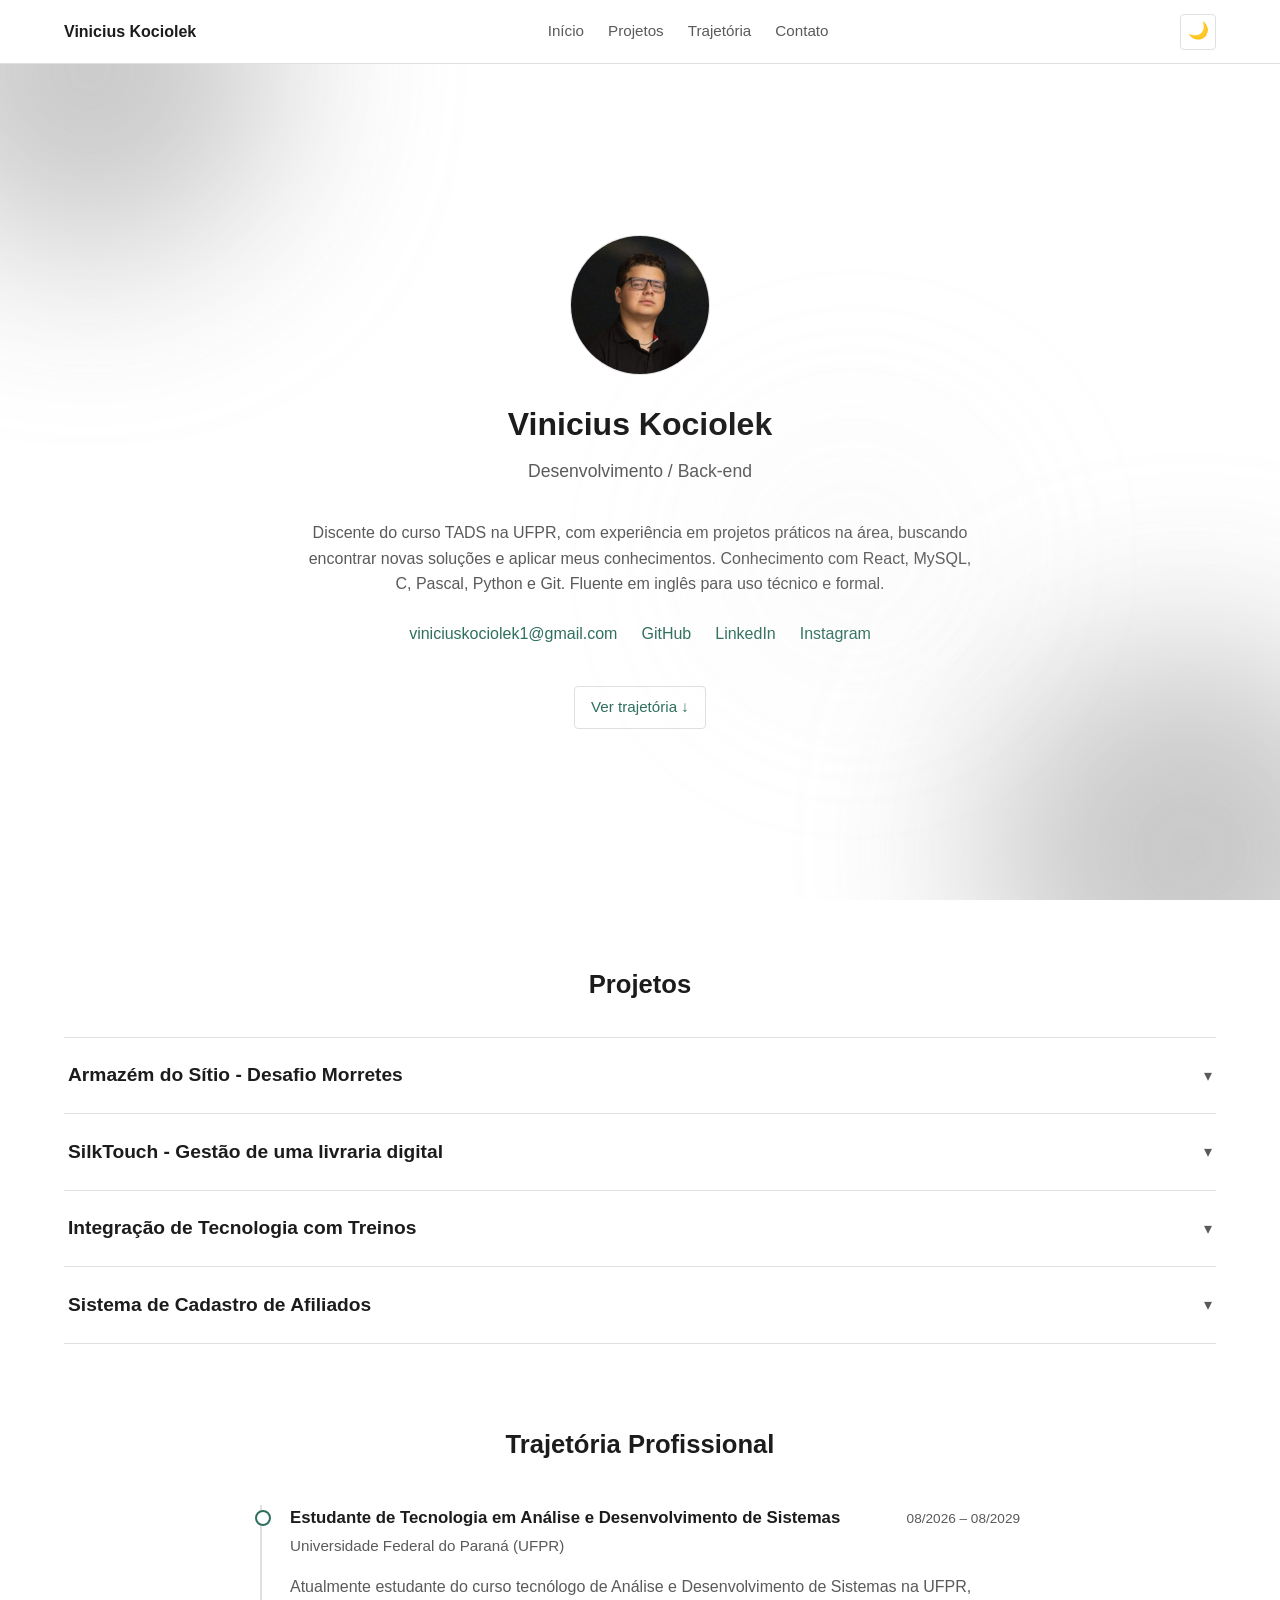
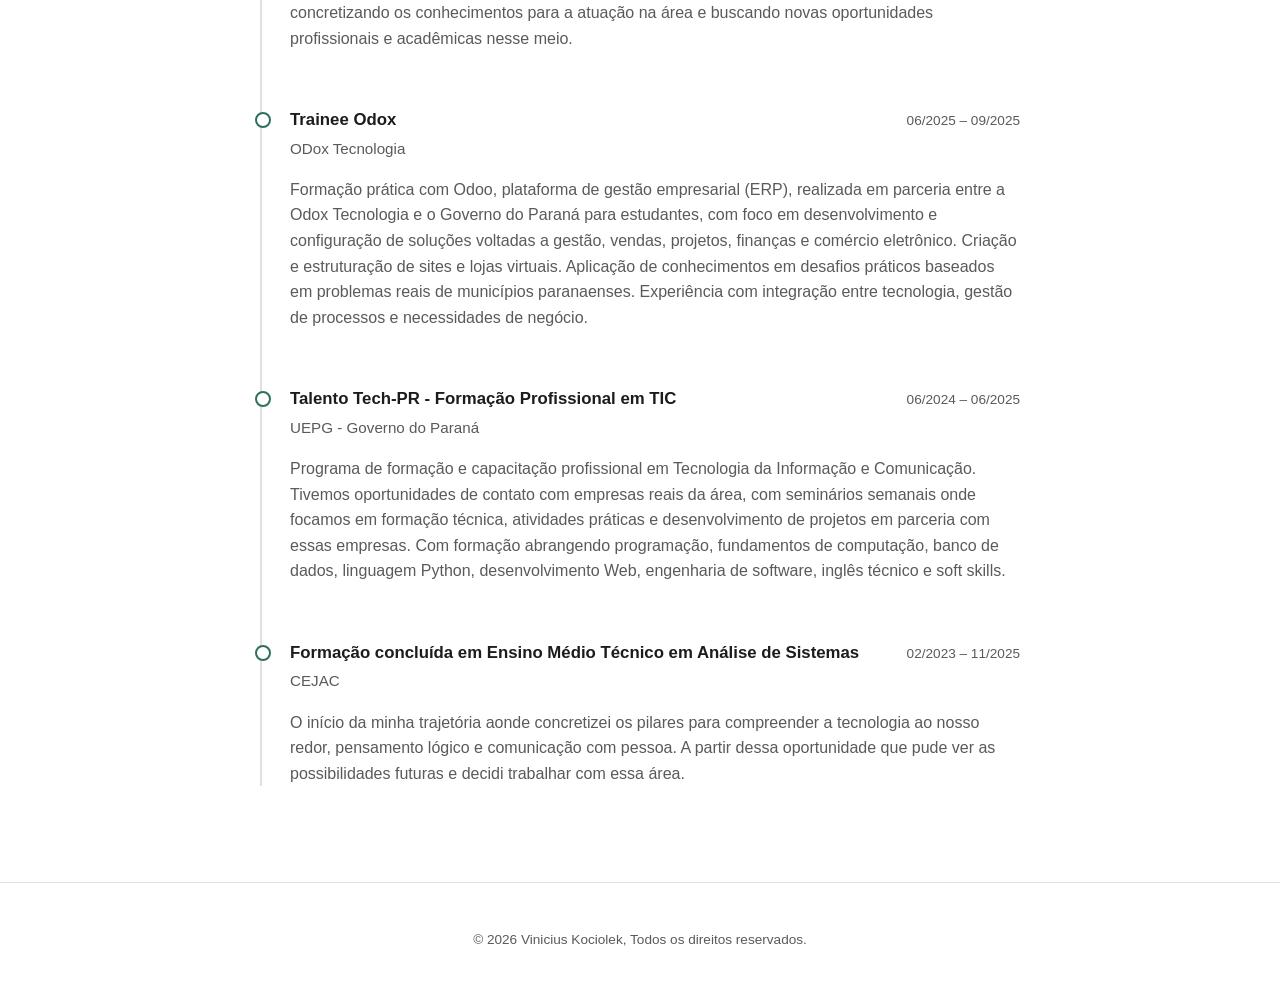
==== index.html @ 2ccb5f3e "Add files via upload" ====
<!DOCTYPE html>
<html lang="pt-BR">
<head>
  <meta charset="UTF-8" />
  <meta name="viewport" content="width=device-width, initial-scale=1.0" />
  <title>Vinicius Kociolek — Portfólio</title>
  <meta name="description" content="Portfólio de projetos de Vinicius Kociolek" />
  <link rel="stylesheet" href="css/style.css" />
</head>
<body>
  <header class="site-header">
    <div class="site-header-inner">
      <a href="#inicio" class="site-logo">Vinicius Kociolek</a>
      <nav class="site-nav">
        <a href="#inicio">Início</a>
        <a href="#projetos">Projetos</a>
        <a href="#trajetoria">Trajetória</a>
        <a href="#contato">Contato</a>
      </nav>
      <button
        id="theme-toggle"
        class="theme-toggle"
        type="button"
        aria-label="Alternar modo escuro"
      >🌙</button>
    </div>
  </header>

  <section class="hero" id="inicio">
    <div class="hero-blur-bg" aria-hidden="true">
      <span class="blur-shape blur-shape-1"></span>
      <span class="blur-shape blur-shape-2"></span>
      <span class="blur-shape blur-shape-3"></span>
    </div>
    <div class="hero-content">

      <img
        src="images/viniciusskociolekpfp.jpg"
        alt="Foto de perfil"
        class="hero-photo"
        onerror="this.style.display='none'; this.nextElementSibling.style.display='flex';"
      />
      <div class="hero-photo-fallback" style="display:none;">S</div>

      <h1 class="hero-name">Vinicius Kociolek</h1> 
      <p class="hero-role">Desenvolvimento / Back-end </p> 

      <p class="hero-bio">
        Discente do curso TADS na UFPR, com experiência em projetos práticos na área,
        buscando encontrar novas soluções e aplicar meus conhecimentos.
        Conhecimento com React, MySQL, C, Pascal, Python e Git. Fluente em inglês para uso técnico e formal.
      </p> 
      <div class="hero-contact" id="contato">
        <a href="mailto:viniciuskociolek1@gmail.com">viniciuskociolek1@gmail.com</a>
        <a href="https://github.com/whironn" target="_blank" rel="noopener">GitHub</a>
        <a href="https://www.linkedin.com/in/vinicius-kociolek/" target="_blank" rel="noopener">LinkedIn</a>
        <a href="https://www.instagram.com/vinicius_ofk.dev" target="_blank" rel="noopener">Instagram</a>
      </div>

      <a href="#trajetoria" class="hero-scroll">Ver trajetória ↓</a>
    </div>
  </section>

  <main class="projects" id="projetos">
    <h2 class="projects-title">Projetos</h2>
    <div class="projects-list" id="projects-grid">
      <!-- As gavetas de projeto são geradas aqui -->
    </div>
  </main>

  <section class="experience" id="trajetoria">
    <h2 class="experience-title">Trajetória Profissional</h2>
    <div class="experience-timeline" id="experience-timeline">
      <!-- Os cards de experiência são gerados aqui -->
    </div>
  </section>

  <footer class="footer">
    <p>&copy; <span id="ano-atual"></span> Vinicius Kociolek, Todos os direitos reservados.</p>
  </footer>

  <script src="js/script.js"></script>
</body>
</html>
---- css/style.css ----
:root {
  --cor-fundo: #ffffff;
  --cor-fundo-alt: #f5f5f4;
  --cor-texto: #1c1c1c;
  --cor-texto-suave: #5a5a5a;
  --cor-borda: #e0e0e0;
  --cor-destaque: #2f6f5e;      /* usada em links e botões */
  --cor-destaque-hover: #234f43;
  --cor-blur-1: #9b9b9b;
  --cor-blur-2: #9b9b9b;
  --cor-blur-3: #d9d9d92b;

  --fonte-principal: -apple-system, BlinkMacSystemFont, "Segoe UI", Roboto, Arial, sans-serif;

  --largura-maxima: 1200px;
  --altura-cabecalho: 64px;
  --altura-maxima-carrossel: 460px;
}


[data-theme="dark"] {
  --cor-fundo: #121212;
  --cor-fundo-alt: #1e1e1e;
  --cor-texto: #f0f0f0;
  --cor-texto-suave: #b3b3b3;
  --cor-borda: #333333;
  --cor-destaque: #5fb8a0;
  --cor-destaque-hover: #7fcab5;
}

/* ==========================================================
   BASE
========================================================== */
* {
  box-sizing: border-box;
}

body {
  margin: 0;
  font-family: var(--fonte-principal);
  color: var(--cor-texto);
  background-color: var(--cor-fundo);
  line-height: 1.6;
  transition: background-color 0.2s ease, color 0.2s ease;
}

a {
  color: var(--cor-destaque);
  text-decoration: none;
}

a:hover,
a:focus {
  color: var(--cor-destaque-hover);
  text-decoration: underline;
}

a:focus-visible,
button:focus-visible {
  outline: 2px solid var(--cor-destaque);
  outline-offset: 2px;
}

h1, h2 {
  margin: 0;
}

/* ==========================================================
   CABEÇALHO
========================================================== */
.site-header {
  position: sticky;
  top: 0;
  z-index: 10;
  height: var(--altura-cabecalho);
  background-color: var(--cor-fundo);
  border-bottom: 1px solid var(--cor-borda);
}

.site-header-inner {
  max-width: var(--largura-maxima);
  height: 100%;
  margin: 0 auto;
  padding: 0 1.5rem;
  display: flex;
  align-items: center;
  justify-content: space-between;
  gap: 1rem;
}

.site-logo {
  font-weight: 600;
  color: var(--cor-texto);
}

.site-logo:hover {
  color: var(--cor-texto);
  text-decoration: none;
}

.site-nav {
  display: flex;
  gap: 1.5rem;
  font-size: 0.95rem;
}

.site-nav a {
  color: var(--cor-texto-suave);
}

.site-nav a:hover {
  color: var(--cor-destaque);
}

.theme-toggle {
  flex-shrink: 0;
  width: 36px;
  height: 36px;
  display: flex;
  align-items: center;
  justify-content: center;
  background: none;
  border: 1px solid var(--cor-borda);
  border-radius: 4px;
  font-size: 1.05rem;
  line-height: 1;
  cursor: pointer;
  color: var(--cor-texto);
}

.theme-toggle:hover {
  border-color: var(--cor-destaque);
}

/* ==========================================================
   SEÇÃO 1: HERO / APRESENTAÇÃO
========================================================== */
.hero {
  min-height: calc(100vh - var(--altura-cabecalho));
  display: flex;
  align-items: center;
  justify-content: center;
  padding: 2rem 1.5rem;
  text-align: center;
}

.hero-blur-bg {
  position: absolute;
  inset: 0;
  overflow: hidden;
  z-index: 0;
  pointer-events: none;
}

.blur-shape {
  position: absolute;
  border-radius: 50%;
  filter: blur(90px);
  opacity: 0.55;
}

.blur-shape-1 {
  width: 380px; height: 380px;
  top: -120px; left: -100px;
  background-color: var(--cor-blur-1);
  animation: flutuar-blur-1 13s ease-in-out infinite;
}

.blur-shape-2 {
  width: 420px; height: 420px;
  bottom: -160px; right: -120px;
  background-color: var(--cor-blur-2);
  animation: flutuar-blur-2 16s ease-in-out infinite;
}

.blur-shape-3 {
  width: 300px; height: 300px;
  top: 45%; left: 55%;
  background-color: var(--cor-blur-3);
  animation: flutuar-blur-3 11s ease-in-out infinite;
}

/* Em telas pequenas as manchas ficam proporcionalmente muito grandes
   perto do conteúdo e atrapalham a leitura — aqui elas ficam menores,
   mais discretas e concentradas nos cantos, longe do texto central. */
@media (max-width: 720px) {
  .blur-shape {
    opacity: 0.35;
    filter: blur(60px);
  }

  .blur-shape-1 {
    width: 200px;
    height: 200px;
    top: -60px;
    left: -70px;
  }

  .blur-shape-2 {
    width: 200px;
    height: 200px;
    bottom: -70px;
    right: -70px;
  }

  .blur-shape-3 {
    display: none;
  }
}

@keyframes flutuar-blur-1 { 0%,100%{transform:translate(0,0)} 50%{transform:translate(40px,30px)} }
@keyframes flutuar-blur-2 { 0%,100%{transform:translate(0,0)} 50%{transform:translate(-30px,-40px)} }
@keyframes flutuar-blur-3 { 0%,100%{transform:translate(0,0)} 50%{transform:translate(-25px,25px)} }

.hero-content {
  max-width: 680px;
  display: flex;
  flex-direction: column;
  align-items: center;
}

.hero-photo,
.hero-photo-fallback {
  width: 140px;
  height: 140px;
  border-radius: 50%;
  object-fit: cover;
  margin-bottom: 1.5rem;
  border: 1px solid var(--cor-borda);
}

.hero-photo-fallback {
  display: none;
  align-items: center;
  justify-content: center;
  background-color: var(--cor-fundo-alt);
  color: var(--cor-texto-suave);
  font-size: 3rem;
}

.hero-name {
  font-size: 2rem;
  font-weight: 600;
}

.hero-role {
  margin: 0.4rem 0 1.2rem;
  color: var(--cor-texto-suave);
  font-size: 1.1rem;
}

.hero-bio {
  color: var(--cor-texto-suave);
  margin-bottom: 1.5rem;
}

.hero-contact {
  display: flex;
  flex-wrap: wrap;
  justify-content: center;
  gap: 1rem 1.5rem;
  margin-bottom: 2.5rem;
}

.hero-scroll {
  font-size: 0.95rem;
  border: 1px solid var(--cor-borda);
  padding: 0.5rem 1rem;
  border-radius: 4px;
}

.hero-scroll:hover {
  border-color: var(--cor-destaque);
  text-decoration: none;
}

/* ==========================================================
   SEÇÃO 2: PROJETOS
========================================================== */
.projects {
  max-width: var(--largura-maxima);
  margin: 0 auto;
  padding: 4rem 1.5rem 1rem;
}

.projects-title {
  font-size: 1.6rem;
  margin-bottom: 2rem;
  text-align: center;
}

.projects-list {
  display: flex;
  flex-direction: column;
}

/* Cada projeto é uma "gaveta" (elemento <details> nativo do HTML):
   uma barra com o título que expande ao clicar, sem precisar de
   JavaScript extra para abrir/fechar. */
.project-drawer {
  border-top: 1px solid var(--cor-borda);
}

.project-drawer:last-child {
  border-bottom: 1px solid var(--cor-borda);
}

.project-summary {
  list-style: none;
  cursor: pointer;
  padding: 1.4rem 0.25rem;
  display: flex;
  align-items: center;
  justify-content: space-between;
  gap: 1rem;
}

.project-summary::-webkit-details-marker {
  display: none;
}

.project-summary-title {
  font-size: 1.2rem;
  font-weight: 600;
}

.project-summary-arrow {
  flex-shrink: 0;
  color: var(--cor-texto-suave);
  transition: transform 0.2s ease;
}

.project-drawer[open] .project-summary-arrow {
  transform: rotate(180deg);
}

.project-drawer-body {
  padding: 0 0.25rem 2.5rem;
  display: flex;
  flex-wrap: wrap;
  gap: 1.5rem;
}

.project-drawer-media {
  flex: 1 1 380px;
  max-width: 460px;
}

.project-image,
.project-image-fallback {
  width: 100%;
  height: 300px;
  object-fit: cover;
  border-radius: 4px;
  background-color: var(--cor-fundo-alt);
}

.project-image-fallback {
  display: none;
  align-items: center;
  justify-content: center;
  color: var(--cor-texto-suave);
  font-size: 0.95rem;
  text-align: center;
  padding: 1rem;
}

/* Carrossel de imagens dentro de cada projeto.
   O tamanho é dinâmico: cada imagem/vídeo mantém sua própria proporção
   (nada é cortado), só limitamos uma altura máxima para não ficar
   gigante quando a imagem for muito alta. */
.project-carousel {
  width: 100%;
}

.project-carousel-viewport {
  position: relative;
  width: 100%;
  max-height: var(--altura-maxima-carrossel);
  min-height: 160px;
  display: flex;
  align-items: center;
  justify-content: center;
  border-radius: 4px;
  overflow: hidden;
  background-color: var(--cor-fundo-alt);
}

.project-carousel-midia {
  display: flex;
  align-items: center;
  justify-content: center;
  width: 100%;
  max-height: var(--altura-maxima-carrossel);
}

.project-carousel-image {
  display: block;
  width: auto;
  height: auto;
  max-width: 100%;
  max-height: var(--altura-maxima-carrossel);
  object-fit: contain;
}

.project-carousel-fallback {
  display: none;
  position: absolute;
  inset: 0;
  align-items: center;
  justify-content: center;
  color: var(--cor-texto-suave);
  font-size: 0.95rem;
  text-align: center;
  padding: 1rem;
  background-color: var(--cor-fundo-alt);
}

.project-carousel-arrow {
  position: absolute;
  top: 50%;
  transform: translateY(-50%);
  width: 32px;
  height: 32px;
  border-radius: 50%;
  border: 1px solid var(--cor-borda);
  background-color: var(--cor-fundo);
  color: var(--cor-texto);
  font-size: 1.2rem;
  line-height: 1;
  cursor: pointer;
  display: flex;
  align-items: center;
  justify-content: center;
}

.project-carousel-arrow:hover {
  border-color: var(--cor-destaque);
}

.project-carousel-prev {
  left: 0.6rem;
}

.project-carousel-next {
  right: 0.6rem;
}

.project-carousel-dots {
  display: flex;
  justify-content: center;
  gap: 0.4rem;
  margin-top: 0.7rem;
}

.project-carousel-dot {
  width: 8px;
  height: 8px;
  padding: 0;
  border: none;
  border-radius: 50%;
  background-color: var(--cor-borda);
  cursor: pointer;
}

.project-carousel-dot.active {
  background-color: var(--cor-destaque);
}

.project-carousel-caption {
  margin: 0.6rem 0 0;
  font-size: 0.85rem;
  color: var(--cor-texto-suave);
  text-align: center;
}

.project-drawer-text {
  flex: 2 1 380px;
  display: flex;
  flex-direction: column;
}

.project-description {
  color: var(--cor-texto-suave);
  margin-bottom: 1rem;
}

.project-subtitle {
  font-size: 0.95rem;
  font-weight: 600;
  margin: 1.1rem 0 0.3rem;
}

.project-subtitle:first-of-type {
  margin-top: 0;
}

.project-text {
  color: var(--cor-texto-suave);
  margin: 0 0 0.6rem;
}

.project-tags {
  display: flex;
  flex-wrap: wrap;
  gap: 0.4rem;
  margin-bottom: 1rem;
}

.project-tag {
  font-size: 0.75rem;
  color: var(--cor-texto-suave);
  border: 1px solid var(--cor-borda);
  border-radius: 3px;
  padding: 0.15rem 0.5rem;
}

.project-links {
  display: flex;
  gap: 1rem;
  font-size: 0.9rem;
}

.projects-empty {
  color: var(--cor-texto-suave);
  text-align: center;
}

/* ==========================================================
   SEÇÃO: TRAJETÓRIA PROFISSIONAL
========================================================== */
.experience {
  max-width: var(--largura-maxima);
  margin: 0 auto;
  padding: 4rem 1.5rem 5rem;
}

.experience-title {
  font-size: 1.6rem;
  margin-bottom: 2.5rem;
  text-align: center;
}

.experience-timeline {
  list-style: none;
  margin: 0 auto;
  padding: 0;
  max-width: 760px;
  border-left: 2px solid var(--cor-borda);
}

.experience-item {
  position: relative;
  padding: 0 0 2.5rem 1.75rem;
}

.experience-item:last-child {
  padding-bottom: 0;
}

.experience-item::before {
  content: "";
  position: absolute;
  left: -7px;
  top: 0.3rem;
  width: 12px;
  height: 12px;
  border-radius: 50%;
  background-color: var(--cor-fundo);
  border: 2px solid var(--cor-destaque);
}

.experience-header {
  display: flex;
  flex-wrap: wrap;
  align-items: baseline;
  justify-content: space-between;
  gap: 0.3rem 1rem;
}

.experience-cargo {
  font-size: 1.05rem;
  font-weight: 600;
}

.experience-periodo {
  color: var(--cor-texto-suave);
  font-size: 0.85rem;
  white-space: nowrap;
}

.experience-empresa {
  color: var(--cor-texto-suave);
  font-size: 0.95rem;
  margin: 0.15rem 0 0.6rem;
}

.experience-descricao {
  color: var(--cor-texto-suave);
}

.experience-empty {
  color: var(--cor-texto-suave);
  text-align: center;
}

/* ==========================================================
   RODAPÉ
========================================================== */
.footer {
  text-align: center;
  padding: 2rem 1.5rem;
  color: var(--cor-texto-suave);
  font-size: 0.85rem;
  border-top: 1px solid var(--cor-borda);
}

/* ==========================================================
   ACESSIBILIDADE: reduz animações se o usuário preferir
========================================================== */
@media (prefers-reduced-motion: reduce) {
  * {
    scroll-behavior: auto !important;
  }
}

html {
  scroll-behavior: smooth;
  scroll-padding-top: var(--altura-cabecalho);
}
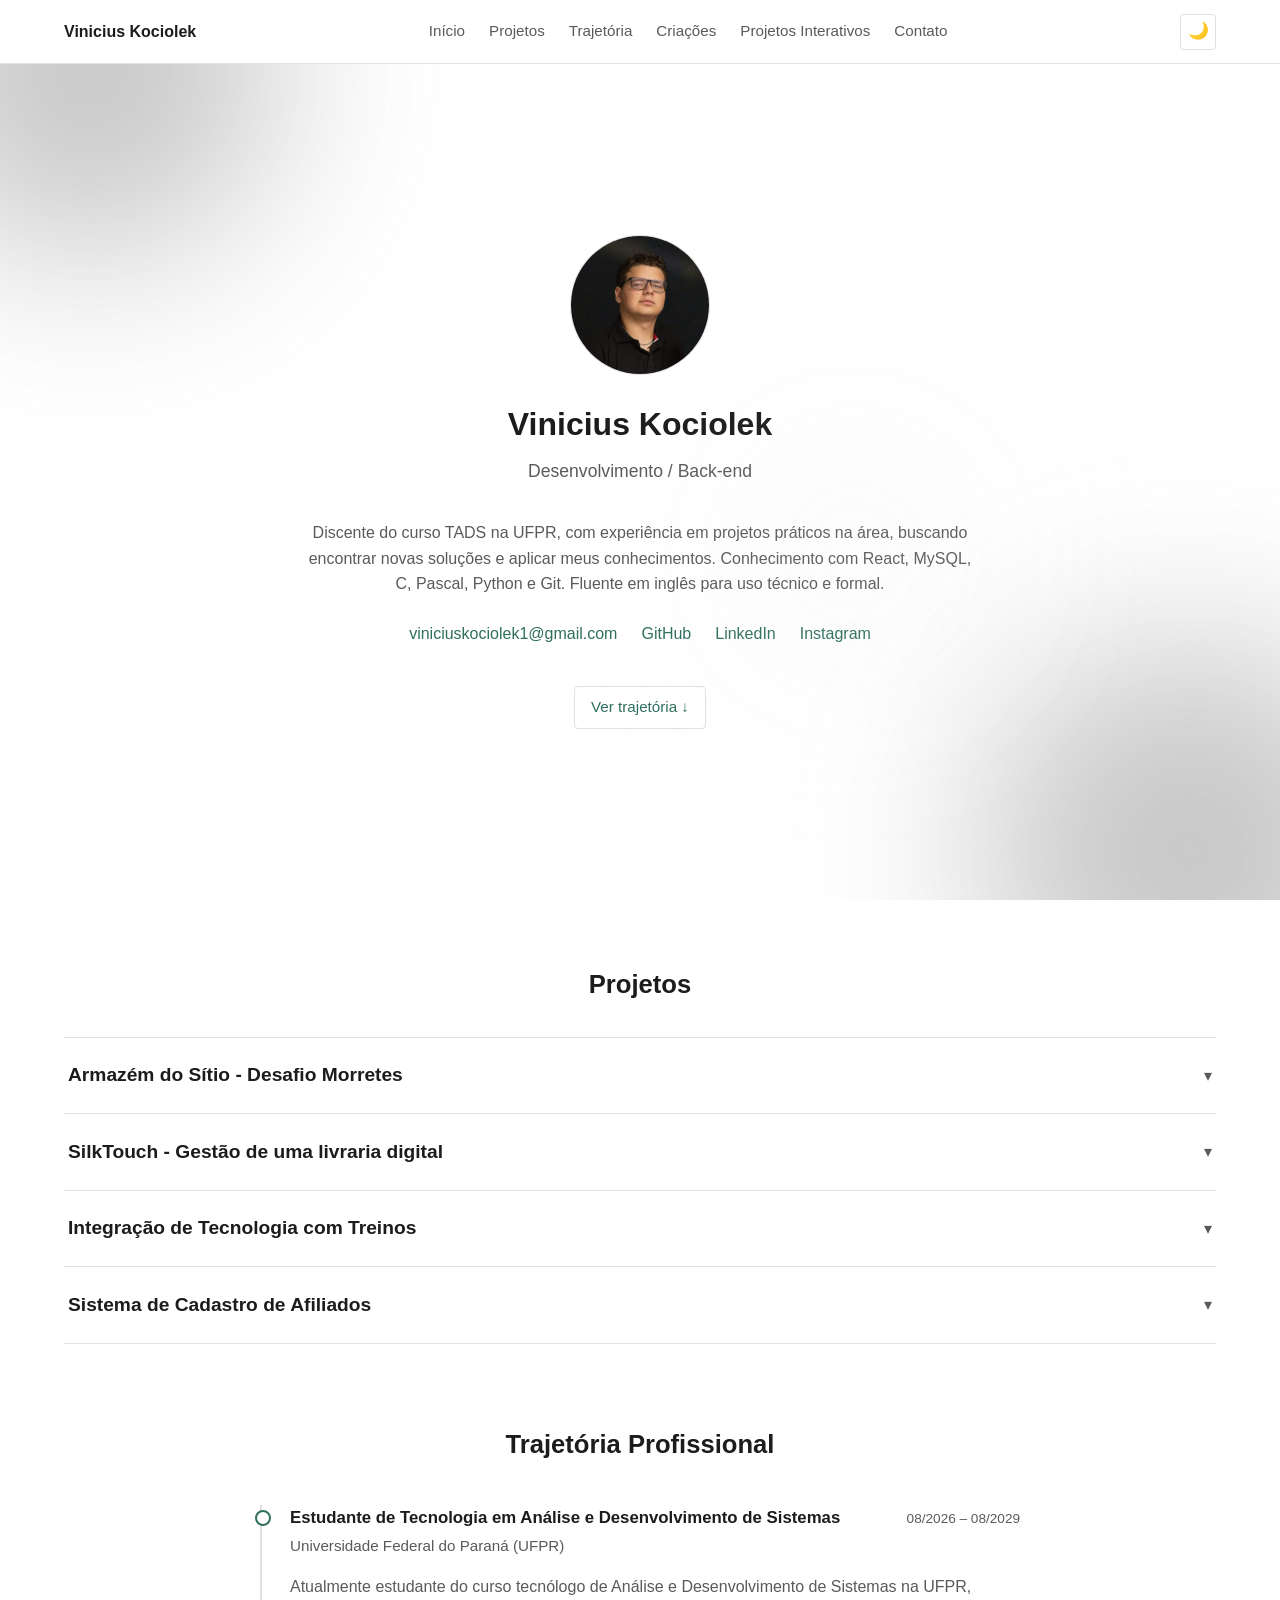
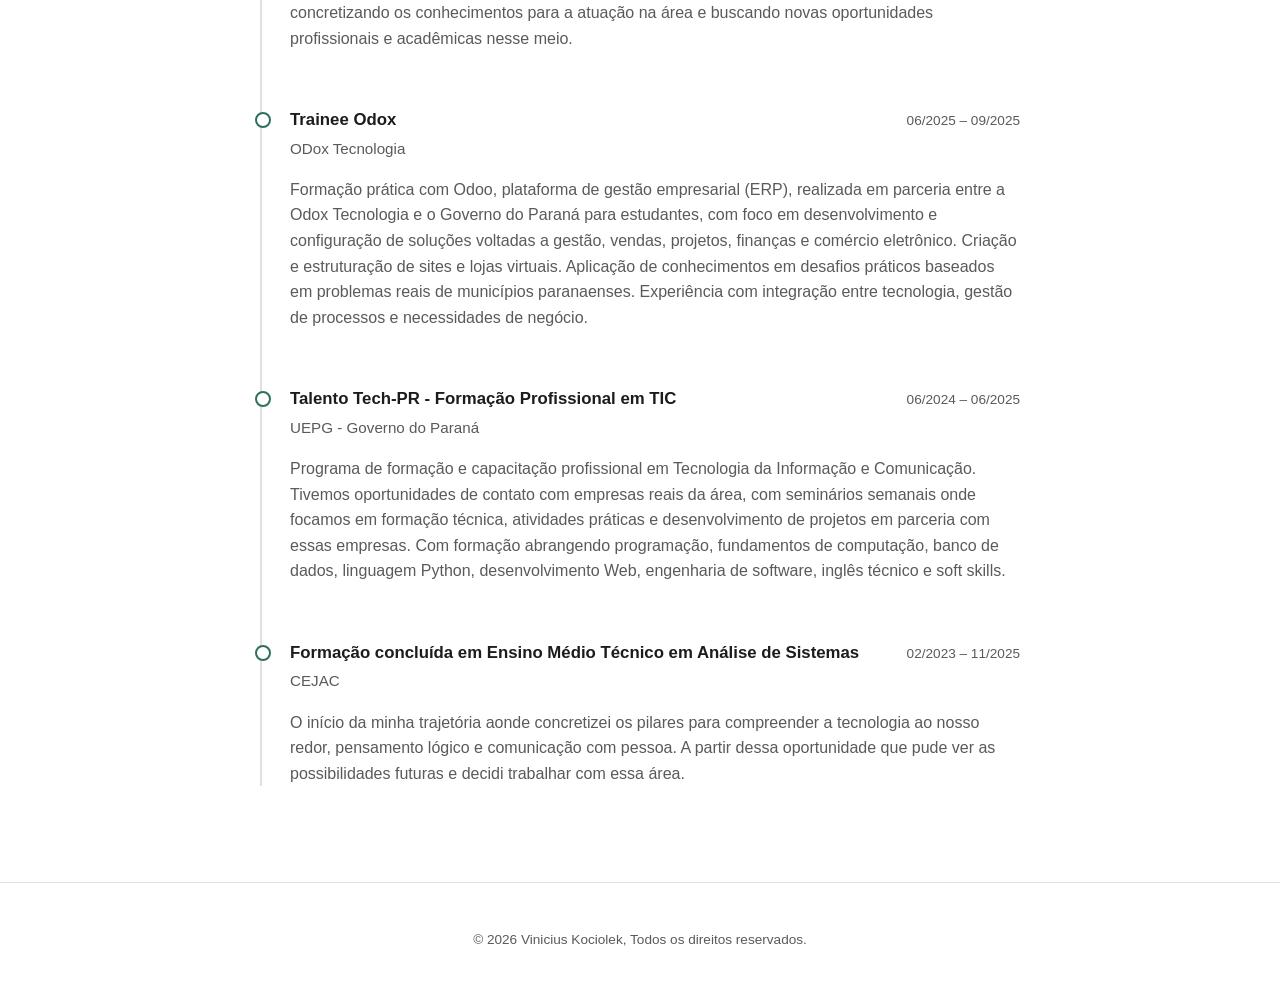
==== commit bdb2692f: "Add files via upload" ====
--- a/index.html
+++ b/index.html
@@ -15,6 +15,8 @@
         <a href="#inicio">Início</a>
         <a href="#projetos">Projetos</a>
         <a href="#trajetoria">Trajetória</a>
+        <a href="criacoes.html">Criações</a>
+        <a href="projetos-interativos.html">Projetos Interativos</a>
         <a href="#contato">Contato</a>
       </nav>
       <button
@@ -54,7 +56,7 @@
         <a href="mailto:viniciuskociolek1@gmail.com">viniciuskociolek1@gmail.com</a>
         <a href="https://github.com/whironn" target="_blank" rel="noopener">GitHub</a>
         <a href="https://www.linkedin.com/in/vinicius-kociolek/" target="_blank" rel="noopener">LinkedIn</a>
-        <a href="https://www.instagram.com/vinicius_ofk.dev" target="_blank" rel="noopener">Instagram</a>
+        <a href="https://www.instagram.com/vinicius_kociolek" target="_blank" rel="noopener">Instagram</a>
       </div>
 
       <a href="#trajetoria" class="hero-scroll">Ver trajetória ↓</a>
@@ -79,6 +81,7 @@
     <p>&copy; <span id="ano-atual"></span> Vinicius Kociolek, Todos os direitos reservados.</p>
   </footer>
 
+  <script src="js/comum.js"></script>
   <script src="js/script.js"></script>
 </body>
 </html>
--- a/css/style.css
+++ b/css/style.css
@@ -105,6 +105,23 @@
   font-size: 0.95rem;
 }
 
+/* Com mais itens no menu, em telas estreitas ele vira uma faixa
+   rolável na horizontal em vez de quebrar para uma segunda linha
+   (o que estouraria a altura fixa do cabeçalho). */
+@media (max-width: 720px) {
+  .site-nav {
+    gap: 1rem;
+    overflow-x: auto;
+    white-space: nowrap;
+    -webkit-overflow-scrolling: touch;
+    scrollbar-width: none;
+  }
+
+  .site-nav::-webkit-scrollbar {
+    display: none;
+  }
+}
+
 .site-nav a {
   color: var(--cor-texto-suave);
 }
@@ -145,6 +162,9 @@
   text-align: center;
 }
 
+/* ==========================================================
+   FUNDO COM BLUR AESTHETIC (só a seção inicial da página principal)
+========================================================== */
 .hero-blur-bg {
   position: absolute;
   inset: 0;
@@ -181,9 +201,6 @@
   animation: flutuar-blur-3 11s ease-in-out infinite;
 }
 
-/* Em telas pequenas as manchas ficam proporcionalmente muito grandes
-   perto do conteúdo e atrapalham a leitura — aqui elas ficam menores,
-   mais discretas e concentradas nos cantos, longe do texto central. */
 @media (max-width: 720px) {
   .blur-shape {
     opacity: 0.35;
@@ -212,6 +229,98 @@
 @keyframes flutuar-blur-1 { 0%,100%{transform:translate(0,0)} 50%{transform:translate(40px,30px)} }
 @keyframes flutuar-blur-2 { 0%,100%{transform:translate(0,0)} 50%{transform:translate(-30px,-40px)} }
 @keyframes flutuar-blur-3 { 0%,100%{transform:translate(0,0)} 50%{transform:translate(-25px,25px)} }
+
+/* ==========================================================
+   FUNDO COM FORMAS GEOMÉTRICAS (só as páginas novas: Criações e
+   Projetos Interativos — a página inicial mantém o blur acima)
+   Três elementos com contorno fino (sem preenchimento): um círculo,
+   um losango que gira devagar, e um recorte com linhas diagonais.
+   As cores continuam vindo de --cor-blur-1/2/3, então se você já
+   tinha customizado essas variáveis, a paleta é mantida.
+========================================================== */
+.hero-fx-bg {
+  position: absolute;
+  inset: 0;
+  overflow: hidden;
+  z-index: 0;
+  pointer-events: none;
+}
+
+.fx-shape {
+  position: absolute;
+}
+
+.fx-circle {
+  width: 340px;
+  height: 340px;
+  top: -90px;
+  left: -80px;
+  border: 1.5px solid var(--cor-blur-1);
+  border-radius: 50%;
+  opacity: 0.5;
+  animation: fx-flutuar-1 14s ease-in-out infinite;
+}
+
+.fx-square {
+  width: 220px;
+  height: 220px;
+  bottom: -60px;
+  right: -40px;
+  border: 1.5px solid var(--cor-blur-2);
+  opacity: 0.45;
+  transform: rotate(20deg);
+  animation: fx-girar 28s linear infinite;
+}
+
+.fx-lines {
+  width: 320px;
+  height: 320px;
+  top: 42%;
+  left: 58%;
+  border-radius: 50%;
+  opacity: 0.4;
+  background-image: repeating-linear-gradient(
+    45deg,
+    var(--cor-blur-3) 0px,
+    var(--cor-blur-3) 1.5px,
+    transparent 1.5px,
+    transparent 20px
+  );
+  -webkit-mask-image: radial-gradient(circle, #000 55%, transparent 100%);
+  mask-image: radial-gradient(circle, #000 55%, transparent 100%);
+  animation: fx-flutuar-2 18s ease-in-out infinite;
+}
+
+/* Em telas pequenas as formas ficam proporcionalmente muito grandes
+   perto do conteúdo e atrapalham a leitura — aqui elas ficam menores,
+   mais discretas e concentradas nos cantos, longe do texto central. */
+@media (max-width: 720px) {
+  .fx-shape {
+    opacity: 0.35;
+  }
+
+  .fx-circle {
+    width: 180px;
+    height: 180px;
+    top: -50px;
+    left: -60px;
+  }
+
+  .fx-square {
+    width: 140px;
+    height: 140px;
+    bottom: -40px;
+    right: -30px;
+  }
+
+  .fx-lines {
+    display: none;
+  }
+}
+
+@keyframes fx-flutuar-1 { 0%,100%{transform:translate(0,0)} 50%{transform:translate(30px,25px)} }
+@keyframes fx-flutuar-2 { 0%,100%{transform:translate(0,0)} 50%{transform:translate(-25px,20px)} }
+@keyframes fx-girar { from{transform:rotate(20deg)} to{transform:rotate(380deg)} }
 
 .hero-content {
   max-width: 680px;
@@ -273,6 +382,40 @@
 .hero-scroll:hover {
   border-color: var(--cor-destaque);
   text-decoration: none;
+}
+
+/* ==========================================================
+   BANNER DE PÁGINAS INTERNAS (Criações, Projetos Interativos etc.)
+   Usa o fundo geométrico (.hero-fx-bg / .fx-shape) — diferente do
+   blur da apresentação inicial, para distinguir a página principal
+   das páginas internas.
+========================================================== */
+.page-hero {
+  position: relative;
+  overflow: hidden;
+  min-height: 46vh;
+  display: flex;
+  align-items: center;
+  justify-content: center;
+  text-align: center;
+  padding: 3rem 1.5rem;
+}
+
+.page-hero-content {
+  position: relative;
+  z-index: 1;
+  max-width: 680px;
+}
+
+.page-hero-title {
+  font-size: 2rem;
+  font-weight: 600;
+  margin-bottom: 0.6rem;
+}
+
+.page-hero-subtitle {
+  color: var(--cor-texto-suave);
+  font-size: 1.05rem;
 }
 
 /* ==========================================================
@@ -617,12 +760,107 @@
 }
 
 /* ==========================================================
+   SEÇÃO: CRIAÇÕES
+   Sequência de itens em zigue-zague (imagem de um lado, texto do
+   outro, alternando a cada item) — vai "crescendo" conforme você
+   adiciona mais itens na lista, em js/criacoes.js.
+========================================================== */
+.criacoes-lista {
+  max-width: var(--largura-maxima);
+  margin: 0 auto;
+  padding: 3rem 1.5rem 5rem;
+  display: flex;
+  flex-direction: column;
+  gap: 3.5rem;
+}
+
+.criacao-item {
+  display: flex;
+  align-items: center;
+  gap: 2.5rem;
+  flex-wrap: wrap;
+}
+
+/* Itens pares invertem o lado da imagem, criando o zigue-zague */
+.criacao-item:nth-child(even) {
+  flex-direction: row-reverse;
+}
+
+.criacao-media {
+  flex: 1 1 320px;
+}
+
+.criacao-imagem,
+.criacao-imagem-fallback {
+  width: 100%;
+  max-height: 380px;
+  border-radius: 6px;
+  background-color: var(--cor-fundo-alt);
+}
+
+.criacao-imagem {
+  display: block;
+  object-fit: contain;
+}
+
+.criacao-imagem-fallback {
+  display: none;
+  align-items: center;
+  justify-content: center;
+  height: 260px;
+  color: var(--cor-texto-suave);
+  text-align: center;
+  padding: 1rem;
+}
+
+.criacao-legenda {
+  margin: 0.6rem 0 0;
+  font-size: 0.85rem;
+  color: var(--cor-texto-suave);
+  text-align: center;
+}
+
+.criacao-texto {
+  flex: 1 1 320px;
+}
+
+.criacao-titulo {
+  font-size: 1.3rem;
+  font-weight: 600;
+  margin-bottom: 0.6rem;
+}
+
+.criacao-descricao {
+  color: var(--cor-texto-suave);
+}
+
+.criacoes-empty {
+  text-align: center;
+  color: var(--cor-texto-suave);
+}
+
+/* Em telas estreitas o zigue-zague vira sempre a mesma ordem
+   (imagem em cima, texto embaixo) — alternar lados não cabe bem
+   numa coluna só. */
+@media (max-width: 720px) {
+  .criacao-item,
+  .criacao-item:nth-child(even) {
+    flex-direction: column;
+  }
+}
+
+/* ==========================================================
    ACESSIBILIDADE: reduz animações se o usuário preferir
 ========================================================== */
 @media (prefers-reduced-motion: reduce) {
   * {
     scroll-behavior: auto !important;
   }
+
+  .fx-shape,
+  .blur-shape {
+    animation: none;
+  }
 }
 
 html {
